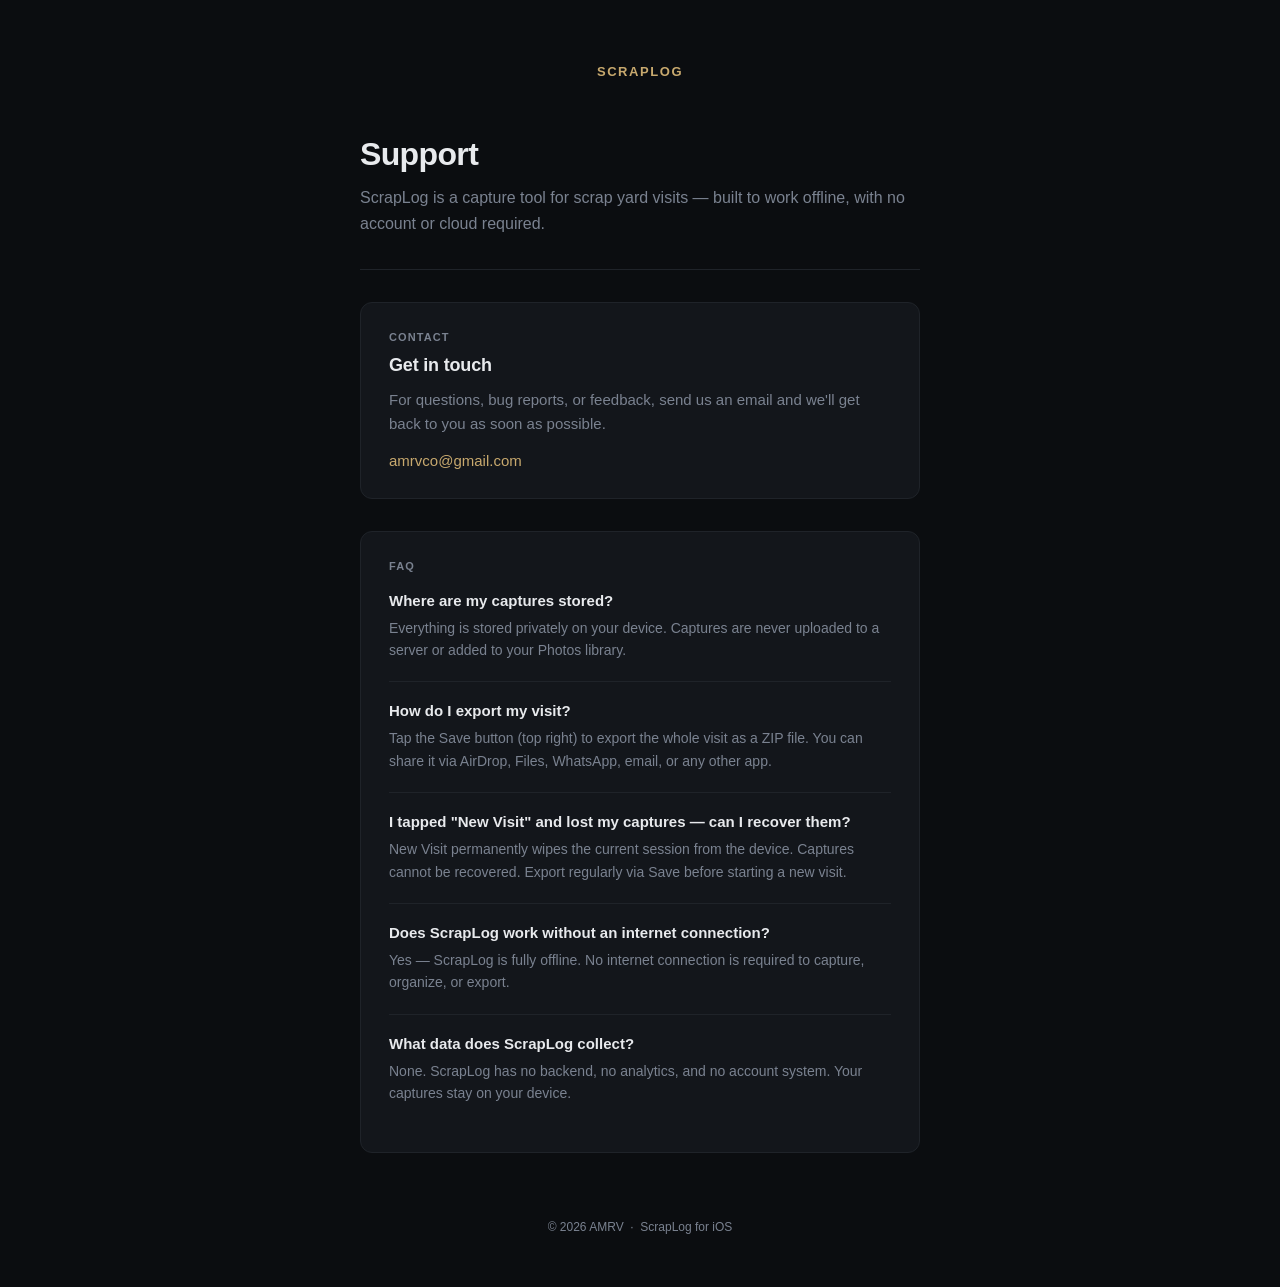
==== index.html @ b4282ab3 "index.html" ====
<!DOCTYPE html>
<html lang="en">
<head>
<meta charset="UTF-8">
<meta name="viewport" content="width=device-width, initial-scale=1.0">
<title>ScrapLog — Support</title>
<style>
  *, *::before, *::after { box-sizing: border-box; margin: 0; padding: 0; }

  :root {
    --bg:       #0b0d10;
    --surface:  #13161b;
    --border:   #1f2329;
    --text:     #e8eaed;
    --muted:    #7a8290;
    --accent:   #c8a96e;
    --font: -apple-system, BlinkMacSystemFont, "Segoe UI", Helvetica, Arial, sans-serif;
  }

  html { background: var(--bg); color: var(--text); font-family: var(--font); }

  body {
    min-height: 100vh;
    display: flex;
    flex-direction: column;
    align-items: center;
    padding: 64px 24px 48px;
  }

  .wordmark {
    font-size: 13px;
    font-weight: 600;
    letter-spacing: 0.12em;
    text-transform: uppercase;
    color: var(--accent);
    margin-bottom: 56px;
  }

  main {
    width: 100%;
    max-width: 560px;
    display: flex;
    flex-direction: column;
    gap: 32px;
  }

  .hero h1 {
    font-size: 32px;
    font-weight: 700;
    letter-spacing: -0.02em;
    line-height: 1.2;
    margin-bottom: 12px;
  }

  .hero p {
    font-size: 16px;
    line-height: 1.6;
    color: var(--muted);
  }

  .divider {
    height: 1px;
    background: var(--border);
  }

  .card {
    background: var(--surface);
    border: 1px solid var(--border);
    border-radius: 12px;
    padding: 28px;
    display: flex;
    flex-direction: column;
    gap: 12px;
  }

  .card-label {
    font-size: 11px;
    font-weight: 600;
    letter-spacing: 0.1em;
    text-transform: uppercase;
    color: var(--muted);
  }

  .card h2 {
    font-size: 18px;
    font-weight: 600;
    letter-spacing: -0.01em;
  }

  .card p {
    font-size: 15px;
    line-height: 1.6;
    color: var(--muted);
  }

  .contact-link {
    display: inline-flex;
    align-items: center;
    gap: 8px;
    margin-top: 4px;
    color: var(--accent);
    font-size: 15px;
    font-weight: 500;
    text-decoration: none;
    border-bottom: 1px solid transparent;
    transition: border-color 0.15s;
  }

  .contact-link:hover { border-color: var(--accent); }

  .faq { display: flex; flex-direction: column; gap: 0; }

  .faq-item {
    padding: 20px 0;
    border-bottom: 1px solid var(--border);
  }

  .faq-item:last-child { border-bottom: none; }

  .faq-item h3 {
    font-size: 15px;
    font-weight: 600;
    margin-bottom: 8px;
  }

  .faq-item p {
    font-size: 14px;
    line-height: 1.6;
    color: var(--muted);
  }

  footer {
    margin-top: 64px;
    font-size: 12px;
    color: var(--muted);
    text-align: center;
    line-height: 1.8;
  }
</style>
</head>
<body>

<div class="wordmark">ScrapLog</div>

<main>
  <div class="hero">
    <h1>Support</h1>
    <p>ScrapLog is a capture tool for scrap yard visits — built to work offline, with no account or cloud required.</p>
  </div>

  <div class="divider"></div>

  <div class="card">
    <div class="card-label">Contact</div>
    <h2>Get in touch</h2>
    <p>For questions, bug reports, or feedback, send us an email and we'll get back to you as soon as possible.</p>
    <a href="mailto:amrvco@gmail.com" class="contact-link">
      amrvco@gmail.com
    </a>
  </div>

  <div class="card faq">
    <div class="card-label">FAQ</div>

    <div class="faq-item">
      <h3>Where are my captures stored?</h3>
      <p>Everything is stored privately on your device. Captures are never uploaded to a server or added to your Photos library.</p>
    </div>

    <div class="faq-item">
      <h3>How do I export my visit?</h3>
      <p>Tap the Save button (top right) to export the whole visit as a ZIP file. You can share it via AirDrop, Files, WhatsApp, email, or any other app.</p>
    </div>

    <div class="faq-item">
      <h3>I tapped "New Visit" and lost my captures — can I recover them?</h3>
      <p>New Visit permanently wipes the current session from the device. Captures cannot be recovered. Export regularly via Save before starting a new visit.</p>
    </div>

    <div class="faq-item">
      <h3>Does ScrapLog work without an internet connection?</h3>
      <p>Yes — ScrapLog is fully offline. No internet connection is required to capture, organize, or export.</p>
    </div>

    <div class="faq-item">
      <h3>What data does ScrapLog collect?</h3>
      <p>None. ScrapLog has no backend, no analytics, and no account system. Your captures stay on your device.</p>
    </div>
  </div>
</main>

<footer>
  © 2026 AMRV &nbsp;·&nbsp; ScrapLog for iOS
</footer>

</body>
</html>
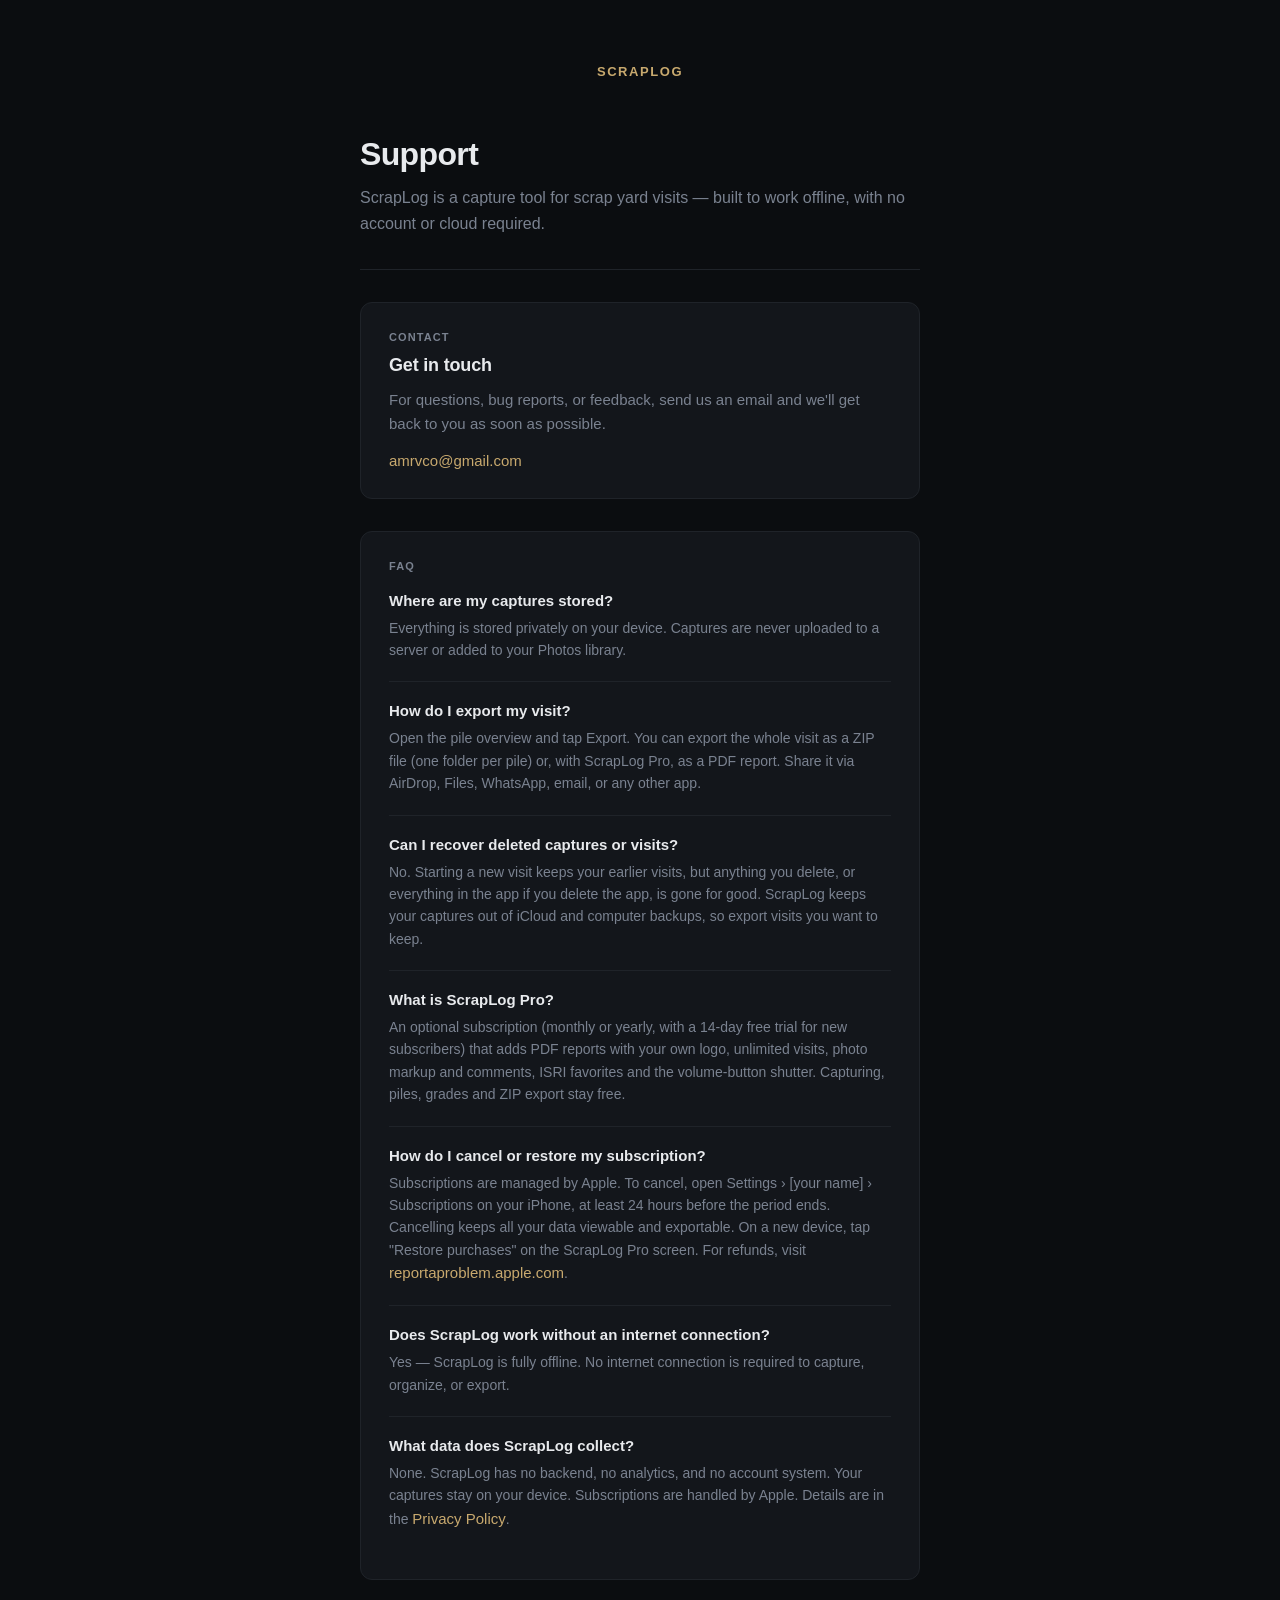
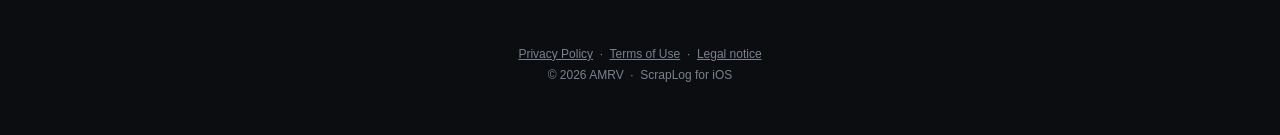
==== commit 280fb9a5: "Add privacy policy, terms of use and legal notice; update FAQ for ScrapLog Pro Co-Authored-By: Claud" ====
--- a/index.html
+++ b/index.html
@@ -169,12 +169,22 @@
 
     <div class="faq-item">
       <h3>How do I export my visit?</h3>
-      <p>Tap the Save button (top right) to export the whole visit as a ZIP file. You can share it via AirDrop, Files, WhatsApp, email, or any other app.</p>
-    </div>
-
-    <div class="faq-item">
-      <h3>I tapped "New Visit" and lost my captures — can I recover them?</h3>
-      <p>New Visit permanently wipes the current session from the device. Captures cannot be recovered. Export regularly via Save before starting a new visit.</p>
+      <p>Open the pile overview and tap Export. You can export the whole visit as a ZIP file (one folder per pile) or, with ScrapLog Pro, as a PDF report. Share it via AirDrop, Files, WhatsApp, email, or any other app.</p>
+    </div>
+
+    <div class="faq-item">
+      <h3>Can I recover deleted captures or visits?</h3>
+      <p>No. Starting a new visit keeps your earlier visits, but anything you delete, or everything in the app if you delete the app, is gone for good. ScrapLog keeps your captures out of iCloud and computer backups, so export visits you want to keep.</p>
+    </div>
+
+    <div class="faq-item">
+      <h3>What is ScrapLog Pro?</h3>
+      <p>An optional subscription (monthly or yearly, with a 14-day free trial for new subscribers) that adds PDF reports with your own logo, unlimited visits, photo markup and comments, ISRI favorites and the volume-button shutter. Capturing, piles, grades and ZIP export stay free.</p>
+    </div>
+
+    <div class="faq-item">
+      <h3>How do I cancel or restore my subscription?</h3>
+      <p>Subscriptions are managed by Apple. To cancel, open Settings › [your name] › Subscriptions on your iPhone, at least 24 hours before the period ends. Cancelling keeps all your data viewable and exportable. On a new device, tap "Restore purchases" on the ScrapLog Pro screen. For refunds, visit <a href="https://reportaproblem.apple.com" class="contact-link" style="display:inline">reportaproblem.apple.com</a>.</p>
     </div>
 
     <div class="faq-item">
@@ -184,12 +194,13 @@
 
     <div class="faq-item">
       <h3>What data does ScrapLog collect?</h3>
-      <p>None. ScrapLog has no backend, no analytics, and no account system. Your captures stay on your device.</p>
+      <p>None. ScrapLog has no backend, no analytics, and no account system. Your captures stay on your device. Subscriptions are handled by Apple. Details are in the <a href="privacy.html" class="contact-link" style="display:inline">Privacy Policy</a>.</p>
     </div>
   </div>
 </main>
 
 <footer>
+  <a href="privacy.html" style="color:inherit">Privacy Policy</a> &nbsp;·&nbsp; <a href="terms.html" style="color:inherit">Terms of Use</a> &nbsp;·&nbsp; <a href="imprint.html" style="color:inherit">Legal notice</a><br>
   © 2026 AMRV &nbsp;·&nbsp; ScrapLog for iOS
 </footer>
 
